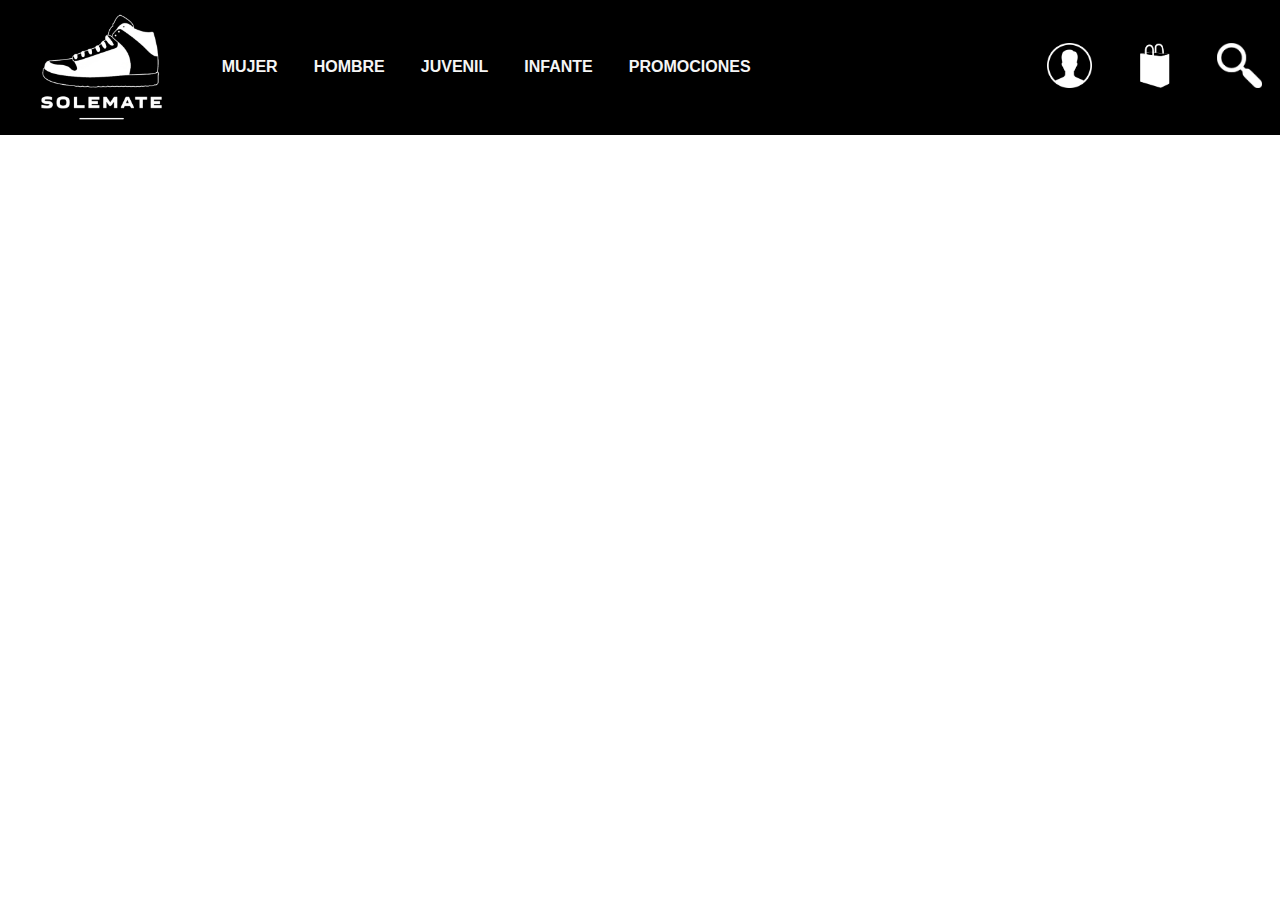
==== index.html @ cff0a584 "Customización de NavBar efectos de hover" ====
<!DOCTYPE html>
<html lang="en">

<head>
    <meta charset="UTF-8">
    <meta name="viewport" content="width=device-width, initial-scale=1.0">
    <title>SoleMate: Step Up Your Style!</title>
    <link rel="stylesheet" href="css/normalize.css">
    <link rel="stylesheet" href="css/index.css">
</head>

<body>
    <nav>
        <ul>
            <li class="activo"></li>
            <li class="noActivo"><a href="index.html"><img id="logo" src="img/logo.png" alt=""></a></li>
            <!-- Aquí irá el logo -->
            <li><a href="">MUJER</a>
                <div class="menuEmergente">
                    <ul>
                        <li><a href="">Nike</a></li>
                        <li><a href="">New Balance</a></li>
                        <li><a href="">Adidas</a></li>
                    </ul>
                </div>
            </li>
            <li><a href="">HOMBRE</a>
                <div class="menuEmergente">
                    <ul>
                        <li><a href="">Nike</a></li>
                        <li><a href="">New Balance</a></li>
                        <li><a href="">Adidas</a></li>
                    </ul>
                </div>
            </li>
            <li><a href="">JUVENIL</a>
                <div class="menuEmergente">
                    <ul>
                        <li><a href="">Nike</a></li>
                        <li><a href="">New Balance</a></li>
                        <li><a href="">Adidas</a></li>
                    </ul>
                </div>
            </li>
            <li><a href="">INFANTE</a>
                <div class="menuEmergente">
                    <ul>
                        <li><a href="">Nike</a></li>
                        <li><a href="">New Balance</a></li>
                        <li><a href="">Adidas</a></li>
                    </ul>
                </div>
            </li>
            <li><a href="">PROMOCIONES</a></li>
        </ul>
        <ul id="accountNav">
            <li class="noActivo"><a href="myAccount.html"><img style="height: 5vh;" src="/img/myAccount.png" alt=""></a>
                <div class="menuEmergente">
                    <ul>
                        <li><a href="">Mi Cuenta</a></li>
                        <li><a href="">Salir</a></li>
                        <!-- Esto se mostrará únicamente si el usuario inició sesión -->
                        <li><a href="">Identificarse</a></li>
                        <li><a href="">Registrarse</a></li>
                    </ul>
                </div>
            </li>
            <!-- Mi cuenta -->
            <li class="noActivo"><a href=""><img style="height: 5vh;" src="/img/bag.png" alt=""></a></li>
            <!-- Carrito -->
            <li class="noActivo"><a href=""><img style="height: 5vh;" src="/img/search.png" alt=""></a></li>
            <!-- Búsqueda -->
        </ul>
    </nav>
</body>

</html>
---- css/index.css ----
@import url('https://fonts.cdnfonts.com/css/getvoip-grotesque');

*{
    font-family: 'GetVoIP Grotesque', sans-serif;                                                
}

nav {
    background-color: black;
    height: 15vh;
    display: flex;
  }
  
  nav ul {
    display: flex;
    list-style-type: none;
    margin: 0;
    padding: 0;
    align-items: center; /* Centra verticalmente los elementos */
  }
  
  nav ul li {
    margin-right: 10wh;
  }
  
  nav ul li a {
    text-decoration: none;
    font-weight: bolder;
    color: whitesmoke;
    padding: 2vh;
  }
  
  nav ul li a:hover {
    color: black;
  }

  
  #logo {
    height: 15vh;
  }

  #accountNav{
    margin-left: auto;
  }

 .activo, nav ul li a:hover{
    background: #666;
 }


 nav ul li.noActivo a:hover {
   background: none;
 }

 .menuEmergente{
    display: none;
 }


nav ul li:hover .menuEmergente{
    display: block;
    position: absolute;
    background: black;
    margin: 2vh 0 0 0;
}

nav ul li:hover .menuEmergente ul{
    display: block;
    margin: 2vh;
}

nav ul li:hover .menuEmergente ul li{
    display: block;
    margin: 3vh;
}


.optionAccount:hover{
    background: #666;
}
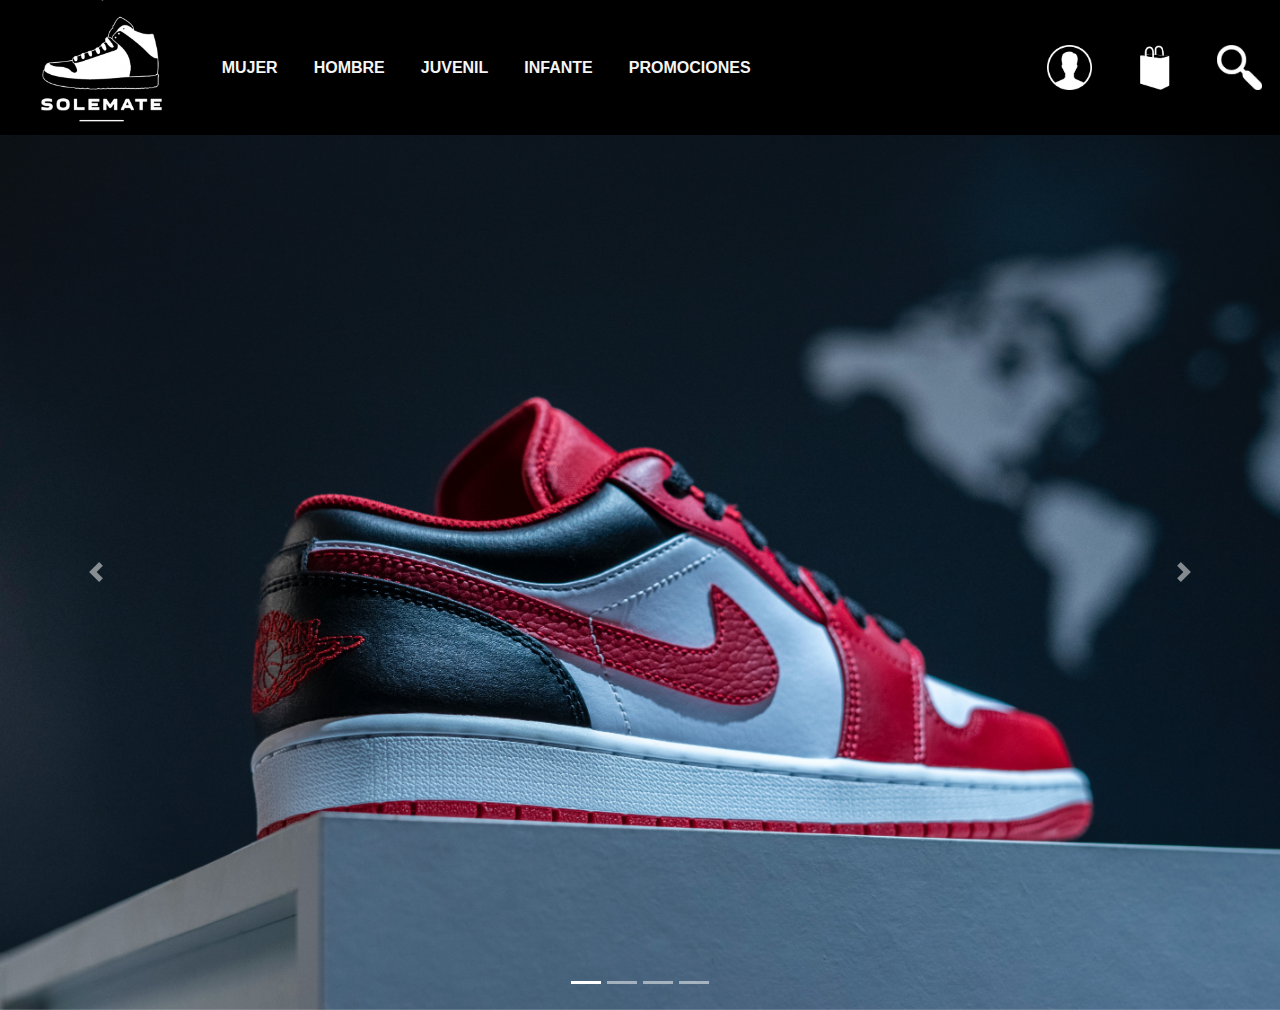
==== commit c83f14c1: "correccion navbar" ====
--- a/index.html
+++ b/index.html
@@ -7,71 +7,120 @@
     <title>SoleMate: Step Up Your Style!</title>
     <link rel="stylesheet" href="css/normalize.css">
     <link rel="stylesheet" href="css/index.css">
+    <link rel="stylesheet" href="https://cdn.jsdelivr.net/npm/bootstrap@4.0.0/dist/css/bootstrap.min.css"
+        integrity="sha384-Gn5384xqQ1aoWXA+058RXPxPg6fy4IWvTNh0E263XmFcJlSAwiGgFAW/dAiS6JXm" crossorigin="anonymous">
 </head>
 
 <body>
     <nav>
-        <ul>
-            <li class="activo"></li>
-            <li class="noActivo"><a href="index.html"><img id="logo" src="img/logo.png" alt=""></a></li>
-            <!-- Aquí irá el logo -->
-            <li><a href="">MUJER</a>
-                <div class="menuEmergente">
-                    <ul>
-                        <li><a href="">Nike</a></li>
-                        <li><a href="">New Balance</a></li>
-                        <li><a href="">Adidas</a></li>
-                    </ul>
-                </div>
-            </li>
-            <li><a href="">HOMBRE</a>
-                <div class="menuEmergente">
-                    <ul>
-                        <li><a href="">Nike</a></li>
-                        <li><a href="">New Balance</a></li>
-                        <li><a href="">Adidas</a></li>
-                    </ul>
-                </div>
-            </li>
-            <li><a href="">JUVENIL</a>
-                <div class="menuEmergente">
-                    <ul>
-                        <li><a href="">Nike</a></li>
-                        <li><a href="">New Balance</a></li>
-                        <li><a href="">Adidas</a></li>
-                    </ul>
-                </div>
-            </li>
-            <li><a href="">INFANTE</a>
-                <div class="menuEmergente">
-                    <ul>
-                        <li><a href="">Nike</a></li>
-                        <li><a href="">New Balance</a></li>
-                        <li><a href="">Adidas</a></li>
-                    </ul>
-                </div>
-            </li>
-            <li><a href="">PROMOCIONES</a></li>
-        </ul>
-        <ul id="accountNav">
-            <li class="noActivo"><a href="myAccount.html"><img style="height: 5vh;" src="/img/myAccount.png" alt=""></a>
-                <div class="menuEmergente">
-                    <ul>
-                        <li><a href="">Mi Cuenta</a></li>
-                        <li><a href="">Salir</a></li>
-                        <!-- Esto se mostrará únicamente si el usuario inició sesión -->
-                        <li><a href="">Identificarse</a></li>
-                        <li><a href="">Registrarse</a></li>
-                    </ul>
-                </div>
-            </li>
-            <!-- Mi cuenta -->
-            <li class="noActivo"><a href=""><img style="height: 5vh;" src="/img/bag.png" alt=""></a></li>
-            <!-- Carrito -->
-            <li class="noActivo"><a href=""><img style="height: 5vh;" src="/img/search.png" alt=""></a></li>
-            <!-- Búsqueda -->
-        </ul>
+        <div class="navbar-container">
+            <ul>
+                <li class="activo"></li>
+                <li class="noActivo"><a href="index.html"><img id="logo" src="img/logo.png" alt=""></a></li>
+                <!-- Aquí irá el logo -->
+                <li><a href="">MUJER</a>
+                    <div class="menuEmergente">
+                        <ul>
+                            <li><a href="">Nike</a></li>
+                            <li><a href="">New Balance</a></li>
+                            <li><a href="">Adidas</a></li>
+                        </ul>
+                    </div>
+                </li>
+                <li><a href="">HOMBRE</a>
+                    <div class="menuEmergente">
+                        <ul>
+                            <li><a href="">Nike</a></li>
+                            <li><a href="">New Balance</a></li>
+                            <li><a href="">Adidas</a></li>
+                        </ul>
+                    </div>
+                </li>
+                <li><a href="">JUVENIL</a>
+                    <div class="menuEmergente">
+                        <ul>
+                            <li><a href="">Nike</a></li>
+                            <li><a href="">New Balance</a></li>
+                            <li><a href="">Adidas</a></li>
+                        </ul>
+                    </div>
+                </li>
+                <li><a href="">INFANTE</a>
+                    <div class="menuEmergente">
+                        <ul>
+                            <li><a href="">Nike</a></li>
+                            <li><a href="">New Balance</a></li>
+                            <li><a href="">Adidas</a></li>
+                        </ul>
+                    </div>
+                </li>
+                <li><a href="">PROMOCIONES</a></li>
+            </ul>
+            <ul id="accountNav">
+                <li class="noActivo"><a href="myAccount.html"><img style="height: 5vh;" src="/img/myAccount.png"
+                            alt=""></a>
+                    <div class="menuEmergente">
+                        <ul>
+                            <li><a href="">Mi Cuenta</a></li>
+                            <li><a href="">Salir</a></li>
+                            <!-- Esto se mostrará únicamente si el usuario inició sesión -->
+                            <li><a href="">Identificarse</a></li>
+                            <li><a href="">Registrarse</a></li>
+                        </ul>
+                    </div>
+                </li>
+                <!-- Mi cuenta -->
+                <li class="noActivo"><a href=""><img style="height: 5vh;" src="/img/bag.png" alt=""></a></li>
+                <!-- Carrito -->
+                <li class="noActivo"><a href=""><img style="height: 5vh;" src="/img/search.png" alt=""></a></li>
+                <!-- Búsqueda -->
+            </ul>
+        </div>
     </nav>
+
+    <!-- CARRUSEL -->
+    <div id="carouselExampleIndicators" class="carousel slide" data-ride="carousel">
+        <ol class="carousel-indicators">
+            <li data-target="#carouselExampleIndicators" data-slide-to="0" class="active"></li>
+            <li data-target="#carouselExampleIndicators" data-slide-to="1"></li>
+            <li data-target="#carouselExampleIndicators" data-slide-to="2"></li>
+            <li data-target="#carouselExampleIndicators" data-slide-to="3"></li>
+        </ol>
+        <div class="carousel-inner">
+            <div class="carousel-item active">
+                <img src="img/img1.jpg" class="d-block w-100" alt="...">
+            </div>
+            <div class="carousel-item">
+                <img src="img/img2.jpg" class="d-block w-100" alt="...">
+            </div>
+            <div class="carousel-item">
+                <img src="img/img3.jpg" class="d-block w-100" alt="...">
+            </div>
+            <div class="carousel-item">
+                <img src="img/img4.jpg" class="d-block w-100" alt="...">
+            </div>
+        </div>
+        <a class="carousel-control-prev" href="#carouselExampleIndicators" role="button" data-slide="prev">
+            <span class="carousel-control-prev-icon" aria-hidden="true"></span>
+            <span class="sr-only"></span>
+        </a>
+        <a class="carousel-control-next" href="#carouselExampleIndicators" role="button" data-slide="next">
+            <span class="carousel-control-next-icon" aria-hidden="true"></span>
+            <span class="sr-only"></span>
+        </a>
+    </div>
+    <!-- TERMINA CARRUSEL -->
+
+    <script src="https://code.jquery.com/jquery-3.2.1.slim.min.js"
+        integrity="sha384-KJ3o2DKtIkvYIK3UENzmM7KCkRr/rE9/Qpg6aAZGJwFDMVNA/GpGFF93hXpG5KkN"
+        crossorigin="anonymous"></script>
+    <script src="https://cdn.jsdelivr.net/npm/popper.js@1.12.9/dist/umd/popper.min.js"
+        integrity="sha384-ApNbgh9B+Y1QKtv3Rn7W3mgPxhU9K/ScQsAP7hUibX39j7fakFPskvXusvfa0b4Q"
+        crossorigin="anonymous"></script>
+    <script src="https://cdn.jsdelivr.net/npm/bootstrap@4.0.0/dist/js/bootstrap.min.js"
+        integrity="sha384-JZR6Spejh4U02d8jOt6vLEHfe/JQGiRRSQQxSfFWpi1MquVdAyjUar5+76PVCmYl"
+        crossorigin="anonymous"></script>
+
 </body>
 
 </html>--- a/css/index.css
+++ b/css/index.css
@@ -1,82 +1,95 @@
-
-
 @import url('https://fonts.cdnfonts.com/css/getvoip-grotesque');
 
-*{
-    font-family: 'GetVoIP Grotesque', sans-serif;                                                
+* {
+  font-family: 'GetVoIP Grotesque', sans-serif;
 }
 
 nav {
-    background-color: black;
-    height: 15vh;
-    display: flex;
-  }
-  
-  nav ul {
-    display: flex;
-    list-style-type: none;
-    margin: 0;
-    padding: 0;
-    align-items: center; /* Centra verticalmente los elementos */
-  }
-  
-  nav ul li {
-    margin-right: 10wh;
-  }
-  
-  nav ul li a {
-    text-decoration: none;
-    font-weight: bolder;
-    color: whitesmoke;
-    padding: 2vh;
-  }
-  
-  nav ul li a:hover {
-    color: black;
-  }
-
-  
-  #logo {
-    height: 15vh;
-  }
-
-  #accountNav{
-    margin-left: auto;
-  }
-
- .activo, nav ul li a:hover{
-    background: #666;
- }
-
-
- nav ul li.noActivo a:hover {
-   background: none;
- }
-
- .menuEmergente{
-    display: none;
- }
-
-
-nav ul li:hover .menuEmergente{
-    display: block;
-    position: absolute;
-    background: black;
-    margin: 2vh 0 0 0;
+  background-color: black;
+  height: 15vh;
+  display: flex;
 }
 
-nav ul li:hover .menuEmergente ul{
-    display: block;
-    margin: 2vh;
+.navbar-container {
+  display: flex;
+  align-items: center;
+  background-color: black;
+  height: 15vh;
 }
 
-nav ul li:hover .menuEmergente ul li{
-    display: block;
-    margin: 3vh;
+nav ul {
+  display: flex;
+  list-style-type: none;
+  margin: 0;
+  padding: 0;
+  align-items: center;
+  /* Centra verticalmente los elementos */
+}
+
+nav ul li {
+  margin-right: 10wh;
+}
+
+nav ul li a {
+  text-decoration: none;
+  font-weight: bolder;
+  color: whitesmoke;
+  padding: 2vh;
+}
+
+nav ul li a:hover {
+  color: black;
 }
 
 
-.optionAccount:hover{
-    background: #666;
+#logo {
+  height: 15vh;
 }
 
+#accountNav {
+  display: flex;
+  align-items: center;
+  margin-left: auto;
+}
+
+.activo,
+nav ul li a:hover {
+  background: #666;
+}
+
+
+nav ul li.noActivo a:hover {
+  background: none;
+}
+
+.menuEmergente {
+  display: none;
+  z-index: 1;
+}
+
+
+nav ul li:hover .menuEmergente {
+  display: block;
+  position: absolute;
+  background: black;
+  margin: 2vh 0 0 0;
+}
+
+nav ul li:hover .menuEmergente ul {
+  display: block;
+  margin: 2vh;
+}
+
+nav ul li:hover .menuEmergente ul li {
+  display: block;
+  margin: 3vh;
+}
+
+
+
+
+/* CARRUSEL */
+
+.carouselExampleIndicators {
+  height: 70vh;
+}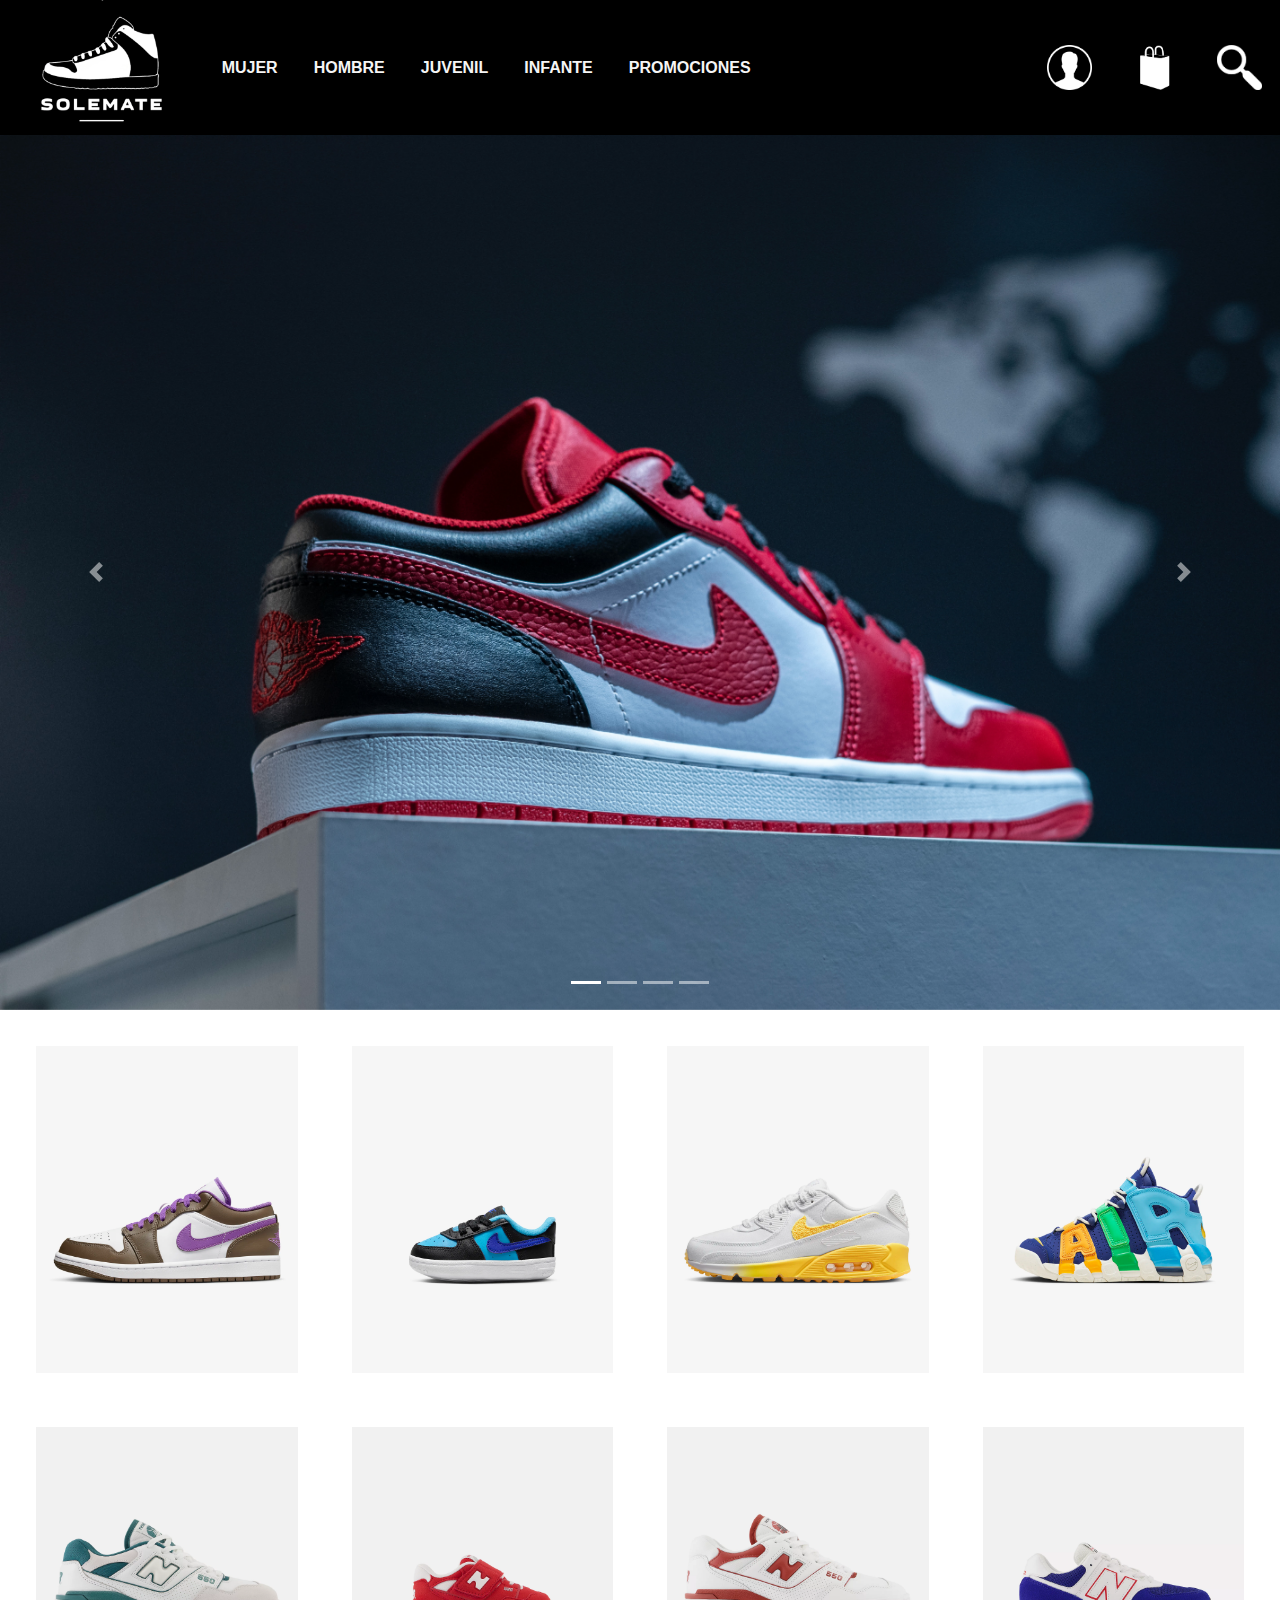
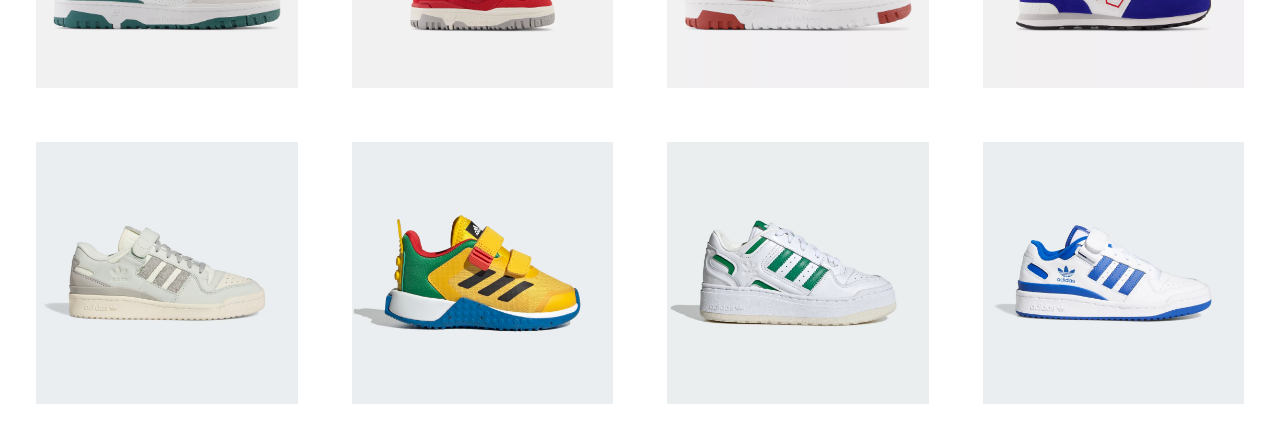
==== commit 4cf4d448: "Grid en el home page con algunos estilosde los zapatos" ====
--- a/index.html
+++ b/index.html
@@ -110,7 +110,23 @@
         </a>
     </div>
     <!-- TERMINA CARRUSEL -->
+    <!-- GRID -->
+    <div class="grid-container">
+        <div class="grid-item"><img src="img/men/Nike-AirJordan1Low.jpg" alt=""></div>
+        <div class="grid-item"><img src="img/toddler/Nike-Force1.jpg" alt=""></div>
+        <div class="grid-item"><img src="img/women/Nike-AirMax90SE.jpg" alt=""></div>
+        <div class="grid-item"><img src="img/youth/Nike-AirMoreUptempo.jpg" alt=""></div>
+        <div class="grid-item"><img src="img/men/NB-550.jpg" alt=""></div>
+        <div class="grid-item"><img src="img/toddler/NB-550.jpg" alt=""></div>
+        <div class="grid-item"><img src="img/women/NB-550.jpg" alt=""></div>
+        <div class="grid-item"><img src="img/youth/NB-574.jpg" alt=""></div>
+        <div class="grid-item"><img src="img/men/Adidas-Forum_84_Low_Shoes_Green_FZ6298_01_standard.jpg" alt=""></div>
+        <div class="grid-item"><img src="img/toddler/Adidas-_DNA_x_LEGOr_Two-Strap_Hook-and-Loop_Shoes_Yellow_HQ1308_01_standard.jpg" alt=""></div>
+        <div class="grid-item"><img src="img/women/Adidas-Forum_XLG_Shoes_White_IE0236_01_standard.jpg" alt=""></div>
+        <div class="grid-item"><img src="img/youth/Adidas-Forum_Low_Shoes_White_FY7974_01_standard.jpg" alt=""></div>
+    </div>
 
+    <!-- JAVA SCRIPT -->
     <script src="https://code.jquery.com/jquery-3.2.1.slim.min.js"
         integrity="sha384-KJ3o2DKtIkvYIK3UENzmM7KCkRr/rE9/Qpg6aAZGJwFDMVNA/GpGFF93hXpG5KkN"
         crossorigin="anonymous"></script>
--- a/css/index.css
+++ b/css/index.css
@@ -92,4 +92,32 @@
 
 .carouselExampleIndicators {
   height: 70vh;
-}+}
+
+
+/* GRID */
+
+
+.grid-container {
+  display: grid;
+  grid-template-columns: repeat(4, 1fr);
+  gap: 2vh;
+  margin: 2vh;
+}
+
+.grid-item {
+  /* background-color: gray; */
+  color: black; 
+  padding: 2vh; 
+}
+
+.grid-item img {
+  max-width: 100%; /* Ensure the image does not exceed the width of the grid item */
+  height: auto; /* Maintain the aspect ratio of the image */
+  /*display: block;  Remove any extra spacing below the image */
+}
+
+.grid-item:hover img {
+  transform: scale(1.1); /* Aumenta la escala de la imagen al 110% */
+  transition: transform 0.3s ease; /* Agrega una transición suave de 0.3 segundos */
+}
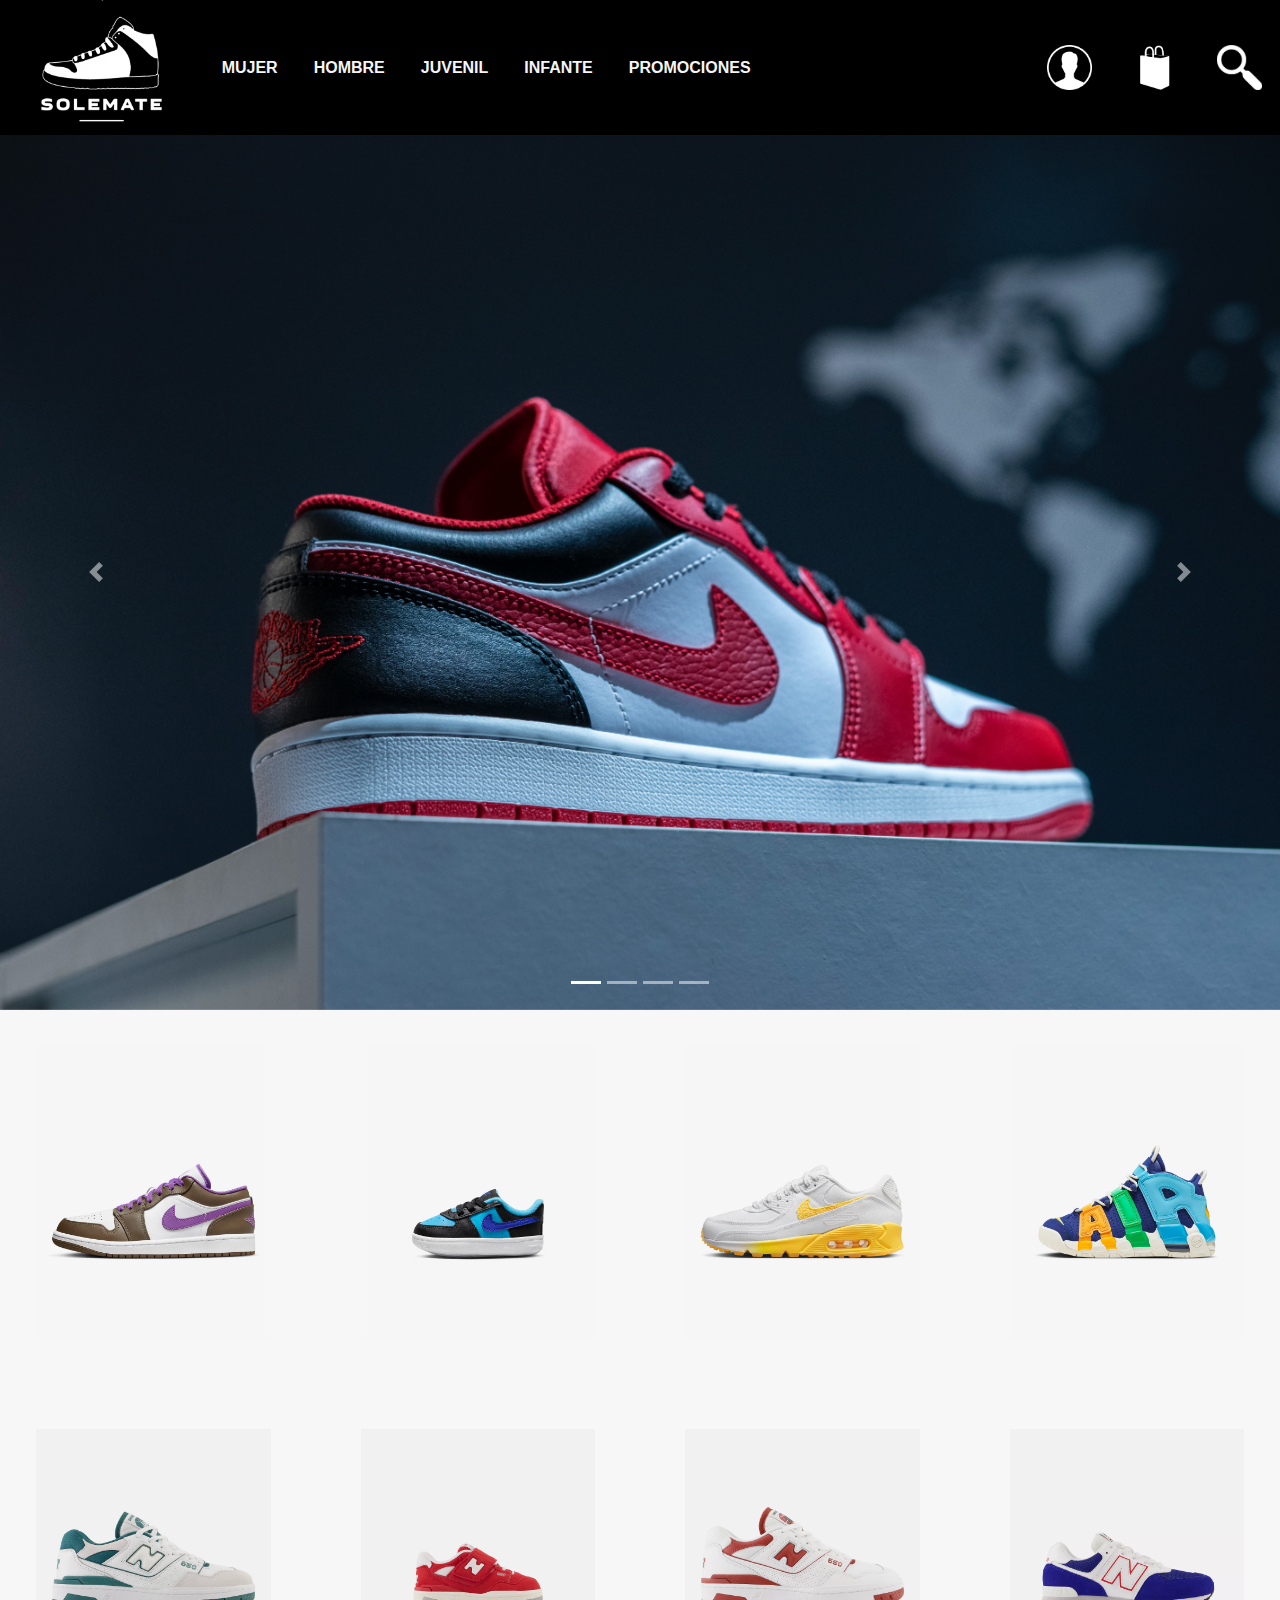
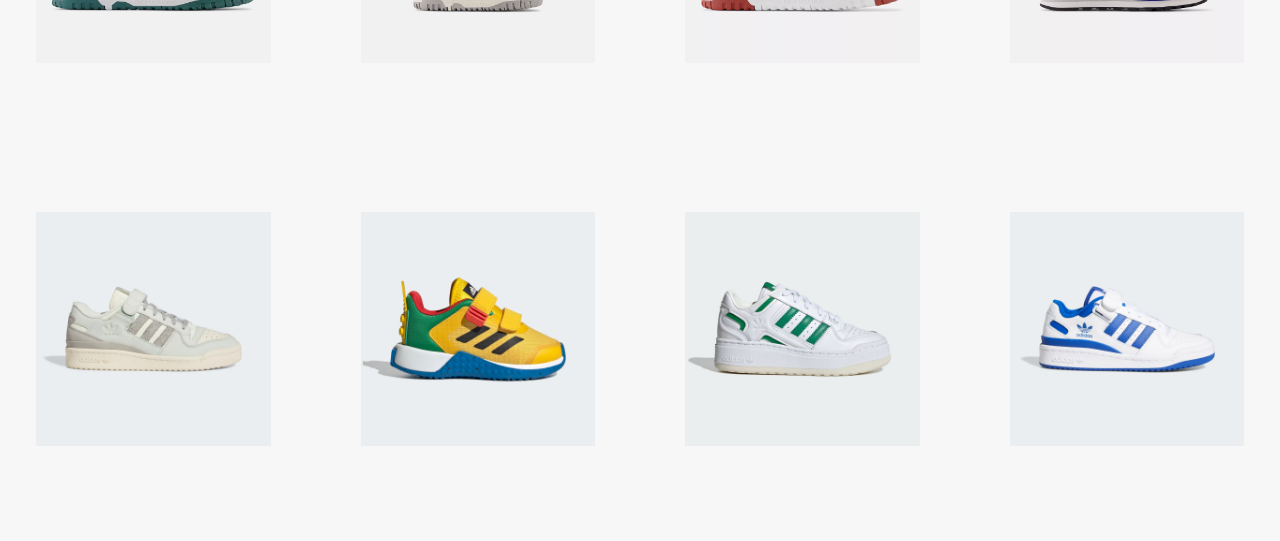
==== commit 341bbe12: "Adicion de productos la grid y efectos hover" ====
--- a/index.html
+++ b/index.html
@@ -35,6 +35,8 @@
                             <li><a href="">Adidas</a></li>
                         </ul>
                     </div>
+
+
                 </li>
                 <li><a href="">JUVENIL</a>
                     <div class="menuEmergente">
@@ -112,18 +114,67 @@
     <!-- TERMINA CARRUSEL -->
     <!-- GRID -->
     <div class="grid-container">
-        <div class="grid-item"><img src="img/men/Nike-AirJordan1Low.jpg" alt=""></div>
-        <div class="grid-item"><img src="img/toddler/Nike-Force1.jpg" alt=""></div>
-        <div class="grid-item"><img src="img/women/Nike-AirMax90SE.jpg" alt=""></div>
-        <div class="grid-item"><img src="img/youth/Nike-AirMoreUptempo.jpg" alt=""></div>
-        <div class="grid-item"><img src="img/men/NB-550.jpg" alt=""></div>
-        <div class="grid-item"><img src="img/toddler/NB-550.jpg" alt=""></div>
-        <div class="grid-item"><img src="img/women/NB-550.jpg" alt=""></div>
-        <div class="grid-item"><img src="img/youth/NB-574.jpg" alt=""></div>
-        <div class="grid-item"><img src="img/men/Adidas-Forum_84_Low_Shoes_Green_FZ6298_01_standard.jpg" alt=""></div>
-        <div class="grid-item"><img src="img/toddler/Adidas-_DNA_x_LEGOr_Two-Strap_Hook-and-Loop_Shoes_Yellow_HQ1308_01_standard.jpg" alt=""></div>
-        <div class="grid-item"><img src="img/women/Adidas-Forum_XLG_Shoes_White_IE0236_01_standard.jpg" alt=""></div>
-        <div class="grid-item"><img src="img/youth/Adidas-Forum_Low_Shoes_White_FY7974_01_standard.jpg" alt=""></div>
+        <div class="grid-item">
+            <img src="img/men/Nike-AirJordan1Low.jpg" alt="">
+            <div class="overlay"> </div>
+            <div class="text"><a href="">Air Jordan 1 Low</a></div>
+        </div>
+        <div class="grid-item">
+            <img src="img/toddler/Nike-Force1.jpg" alt="">
+            <div class="overlay"> </div>
+            <div class="text"><a href="">Force 1</a></div>
+        </div>
+        <div class="grid-item">
+            <img src="img/women/Nike-AirMax90SE.jpg" alt="">
+            <div class="overlay"> </div>
+            <div class="text"><a href="">Air Max 90SE</a></div>
+        </div>
+        <div class="grid-item">
+            <img src="img/youth/Nike-AirMoreUptempo.jpg" alt="">
+            <div class="overlay"> </div>
+            <div class="text"><a href="">Air More Uptempo</a></div>
+        </div>
+        <div class="grid-item">
+            <img src="img/men/NB-550.jpg" alt="">
+            <div class="overlay"></div>
+            <div class="text"><a href="">550</a></div>
+        </div>
+        <div class="grid-item">
+            <img src="img/toddler/NB-550.jpg" alt="">
+            <div class="overlay"></div>
+            <div class="text"><a href="">550</a></div>
+        </div>
+        <div class="grid-item">
+            <img src="img/women/NB-550.jpg" alt="">
+            <div class="overlay"></div>
+            <div class="text"><a href="">550</a></div>
+        </div>
+        <div class="grid-item">
+            <img src="img/youth/NB-574.jpg" alt="">
+            <div class="overlay"></div>
+            <div class="text"><a href="">574</a></div>
+        </div>
+        <div class="grid-item">
+            <img src="img/men/Adidas-Forum_84_Low_Shoes_Green_FZ6298_01_standard.jpg" alt="">
+            <div class="overlay"> </div>
+            <div class="text"><a href="">Forum 84 Green</a></div>
+        </div>
+        <div class="grid-item">
+            <img src="img/toddler/Adidas-_DNA_x_LEGOr_Two-Strap_Hook-and-Loop_Shoes_Yellow_HQ1308_01_standard.jpg"
+                alt="">
+                <div class="overlay"> </div>
+                <div class="text"><a href="">DNAxLEGO</a></div>
+        </div>
+        <div class="grid-item">
+            <img src="img/women/Adidas-Forum_XLG_Shoes_White_IE0236_01_standard.jpg" alt="">
+            <div class="overlay"> </div>
+            <div class="text"><a href="">Forum White</a></div>
+        </div>
+        <div class="grid-item">
+            <img src="img/youth/Adidas-Forum_Low_Shoes_White_FY7974_01_standard.jpg" alt="">
+            <div class="overlay"> </div>
+            <div class="text"><a href="">Forum White</a></div>
+        </div>
     </div>
 
     <!-- JAVA SCRIPT -->
--- a/css/index.css
+++ b/css/index.css
@@ -2,6 +2,10 @@
 
 * {
   font-family: 'GetVoIP Grotesque', sans-serif;
+}
+
+body{
+  background-color: #F7C295;
 }
 
 nav {
@@ -15,6 +19,10 @@
   align-items: center;
   background-color: black;
   height: 15vh;
+}
+
+.navbar-container ul li a{
+  text-decoration: none;
 }
 
 nav ul {
@@ -65,24 +73,39 @@
 .menuEmergente {
   display: none;
   z-index: 1;
-}
+  width: max-content;
+}
+
 
 
 nav ul li:hover .menuEmergente {
   display: block;
   position: absolute;
   background: black;
-  margin: 2vh 0 0 0;
+  padding: 2vh 0 2vh 0;
 }
 
 nav ul li:hover .menuEmergente ul {
   display: block;
-  margin: 2vh;
+  margin: 1vh;
 }
 
 nav ul li:hover .menuEmergente ul li {
   display: block;
-  margin: 3vh;
+  margin: 3vh 0;
+}
+
+.menuEmergente ul li a {
+  display: block;
+  width: 100%;
+}
+
+.menuEmergente ul li {
+  margin: 0;
+}
+
+.menuEmergente ul li a{
+  text-decoration: none;
 }
 
 
@@ -102,13 +125,16 @@
   display: grid;
   grid-template-columns: repeat(4, 1fr);
   gap: 2vh;
-  margin: 2vh;
+  background-color: #F6F7F6;
+  grid-auto-rows: 1fr;
 }
 
 .grid-item {
   /* background-color: gray; */
+  position: relative;
   color: black; 
   padding: 2vh; 
+  margin: 2vh;
 }
 
 .grid-item img {
@@ -121,3 +147,73 @@
   transform: scale(1.1); /* Aumenta la escala de la imagen al 110% */
   transition: transform 0.3s ease; /* Agrega una transición suave de 0.3 segundos */
 }
+
+.grid-item::before {
+  content: "";
+  position: absolute;
+  top: 0;
+  left: 0;
+  width: 100%;
+  height: 100%;
+  /*background-color: black;  Color de fondo del rectángulo (rojo semitransparente en este ejemplo) */
+  opacity: 0; /* Inicialmente, el rectángulo es transparente */
+  transition: opacity 0.3s ease; /* Agrega una transición suave de 0.3 segundos al cambiar la opacidad */
+}
+
+.grid-item:hover::before {
+  opacity: 1; /* Al hacer hover, la opacidad del rectángulo cambia a 1 (totalmente visible) */
+  z-index: 0;
+}
+
+
+/* OVERLAY */
+
+
+.overlay {
+  position: absolute;
+  top: 0;
+  left: 0;
+  width: 100%;
+  height: 100%;
+  background-color: rgba(0, 0, 0, 0.7); 
+  opacity: 0;
+  transition: opacity 0.3s ease;
+}
+
+.grid-item:hover .overlay {
+  opacity: 1;
+}
+
+
+.text {
+  position: absolute;
+  opacity: 0;
+
+  color: white;
+  font-size: 18px;
+  position: absolute;
+  top: 50%;
+  left: 50%;
+  transform: translate(-50%, -50%);
+  text-align: right;
+  transition: opacity 0.3s ease;
+} 
+
+.grid-item:hover .text {
+  text-align: right;
+  opacity: 1;
+  z-index: 1;
+}
+
+.text a{
+  text-decoration: none;
+  color: white;
+}
+
+.grid-item:hover .text a{
+  opacity: 1;
+  z-index: 1;
+  text-decoration: none;
+  font-size: 25px;
+  color: wheat;
+}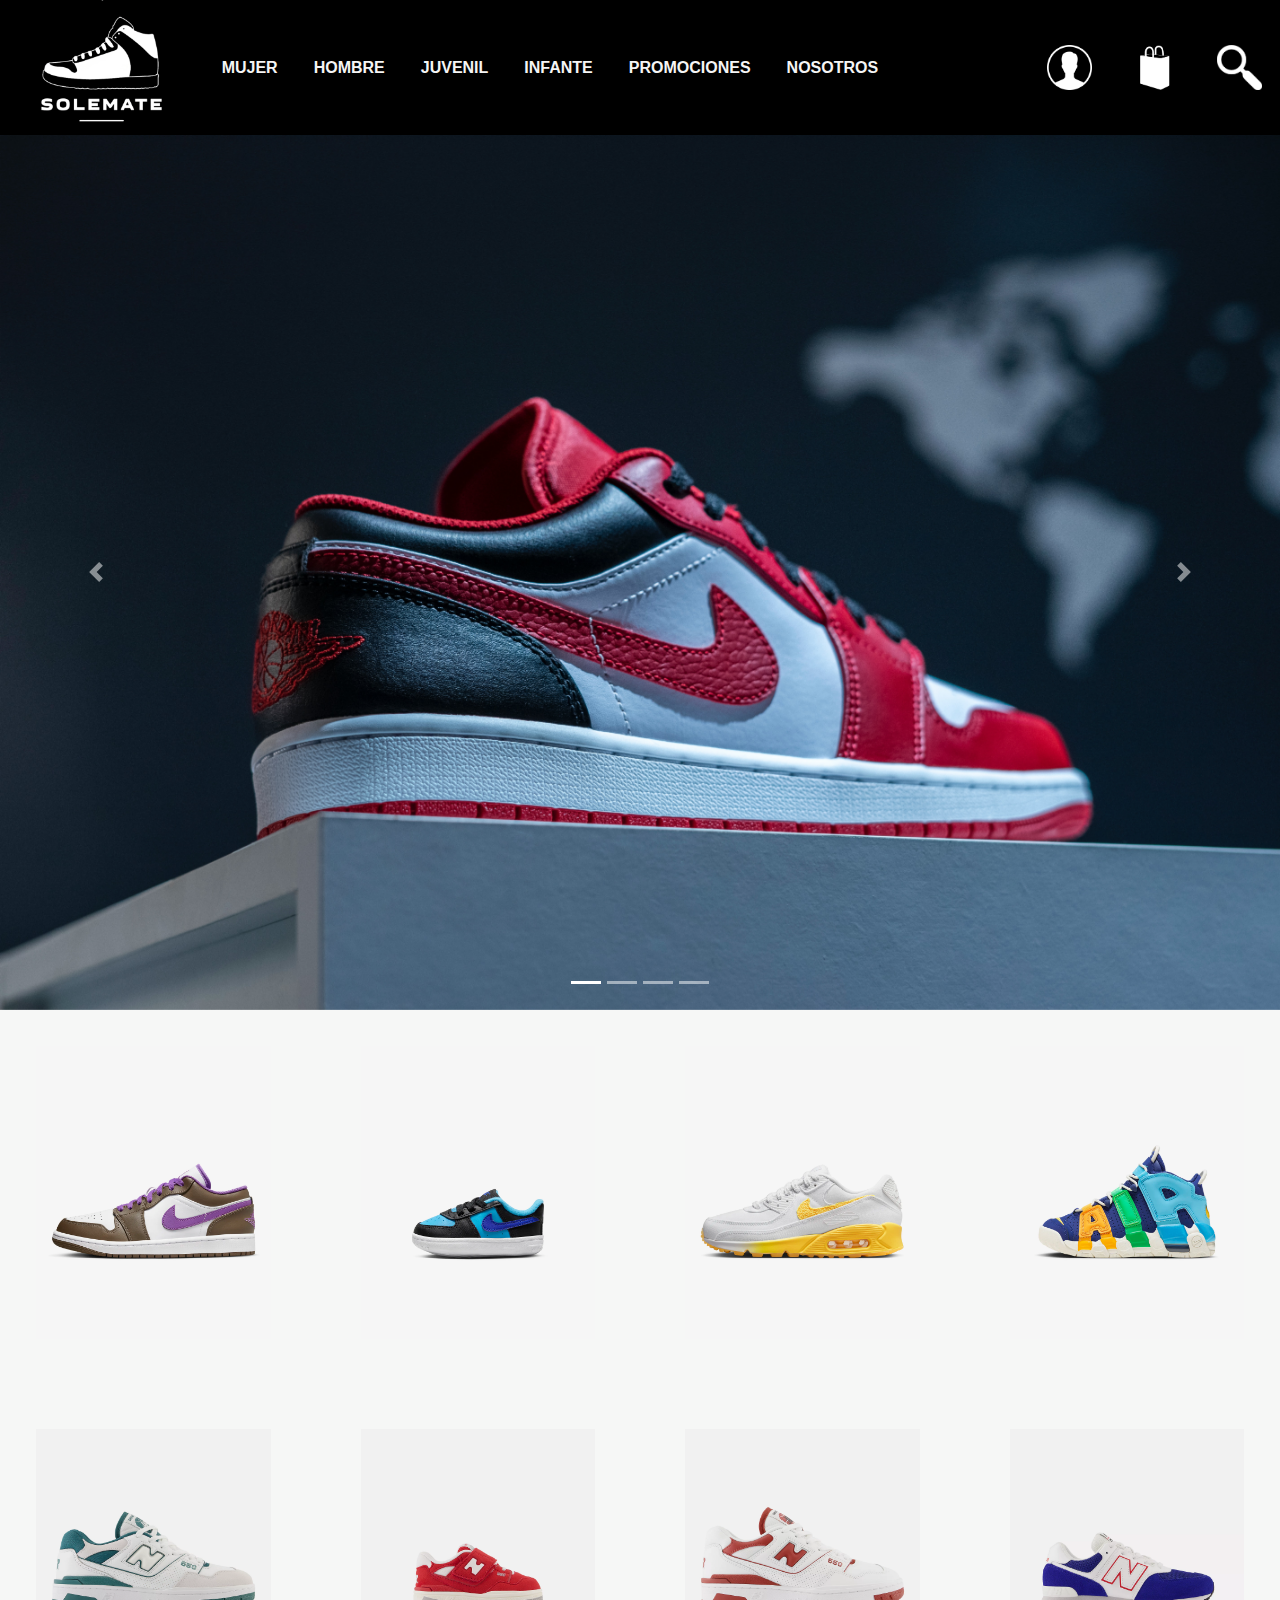
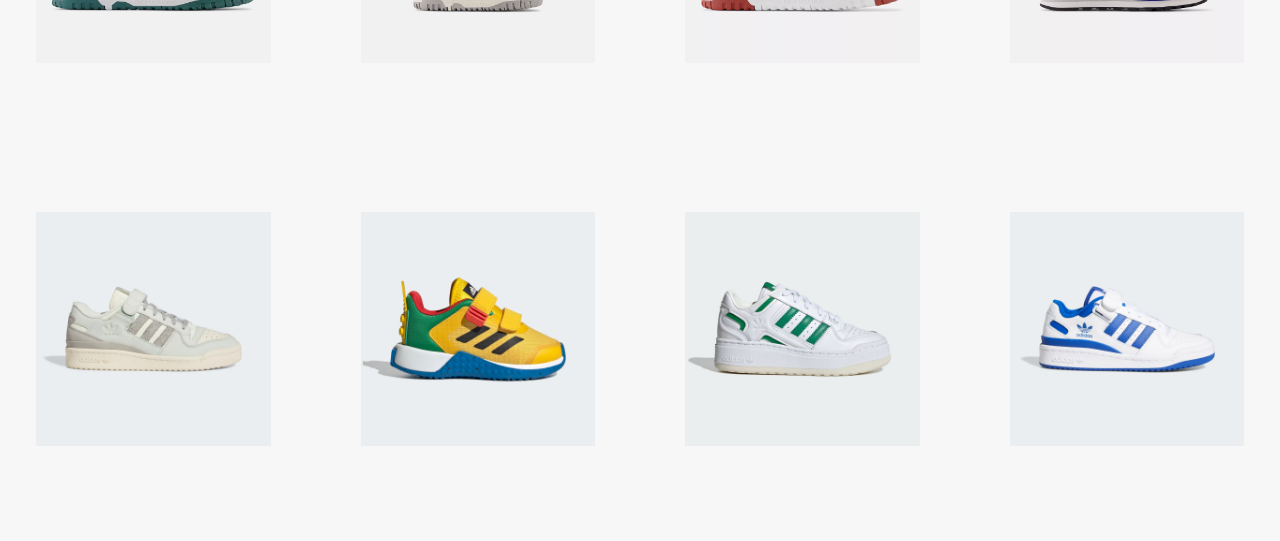
==== commit fdf12251: "corrección página nosotros, index.html git pus git push" ====
--- a/index.html
+++ b/index.html
@@ -57,6 +57,7 @@
                     </div>
                 </li>
                 <li><a href="">PROMOCIONES</a></li>
+                <li><a href="nosotros.html">NOSOTROS</a></li>
             </ul>
             <ul id="accountNav">
                 <li class="noActivo"><a href="myAccount.html"><img style="height: 5vh;" src="/img/myAccount.png"
@@ -66,13 +67,13 @@
                             <li><a href="">Mi Cuenta</a></li>
                             <li><a href="">Salir</a></li>
                             <!-- Esto se mostrará únicamente si el usuario inició sesión -->
-                            <li><a href="">Identificarse</a></li>
-                            <li><a href="">Registrarse</a></li>
+                            <li><a href="login.html">Identificarse</a></li>
+                            <li><a href="registro.html">Registrarse</a></li>
                         </ul>
                     </div>
                 </li>
                 <!-- Mi cuenta -->
-                <li class="noActivo"><a href=""><img style="height: 5vh;" src="/img/bag.png" alt=""></a></li>
+                <li class="noActivo"><a href="shoppingBag.html"><img style="height: 5vh;" src="/img/bag.png" alt=""></a></li>
                 <!-- Carrito -->
                 <li class="noActivo"><a href=""><img style="height: 5vh;" src="/img/search.png" alt=""></a></li>
                 <!-- Búsqueda -->
--- a/css/index.css
+++ b/css/index.css
@@ -5,7 +5,7 @@
 }
 
 body{
-  background-color: #F7C295;
+  background-color: #F6F7F6;
 }
 
 nav {
